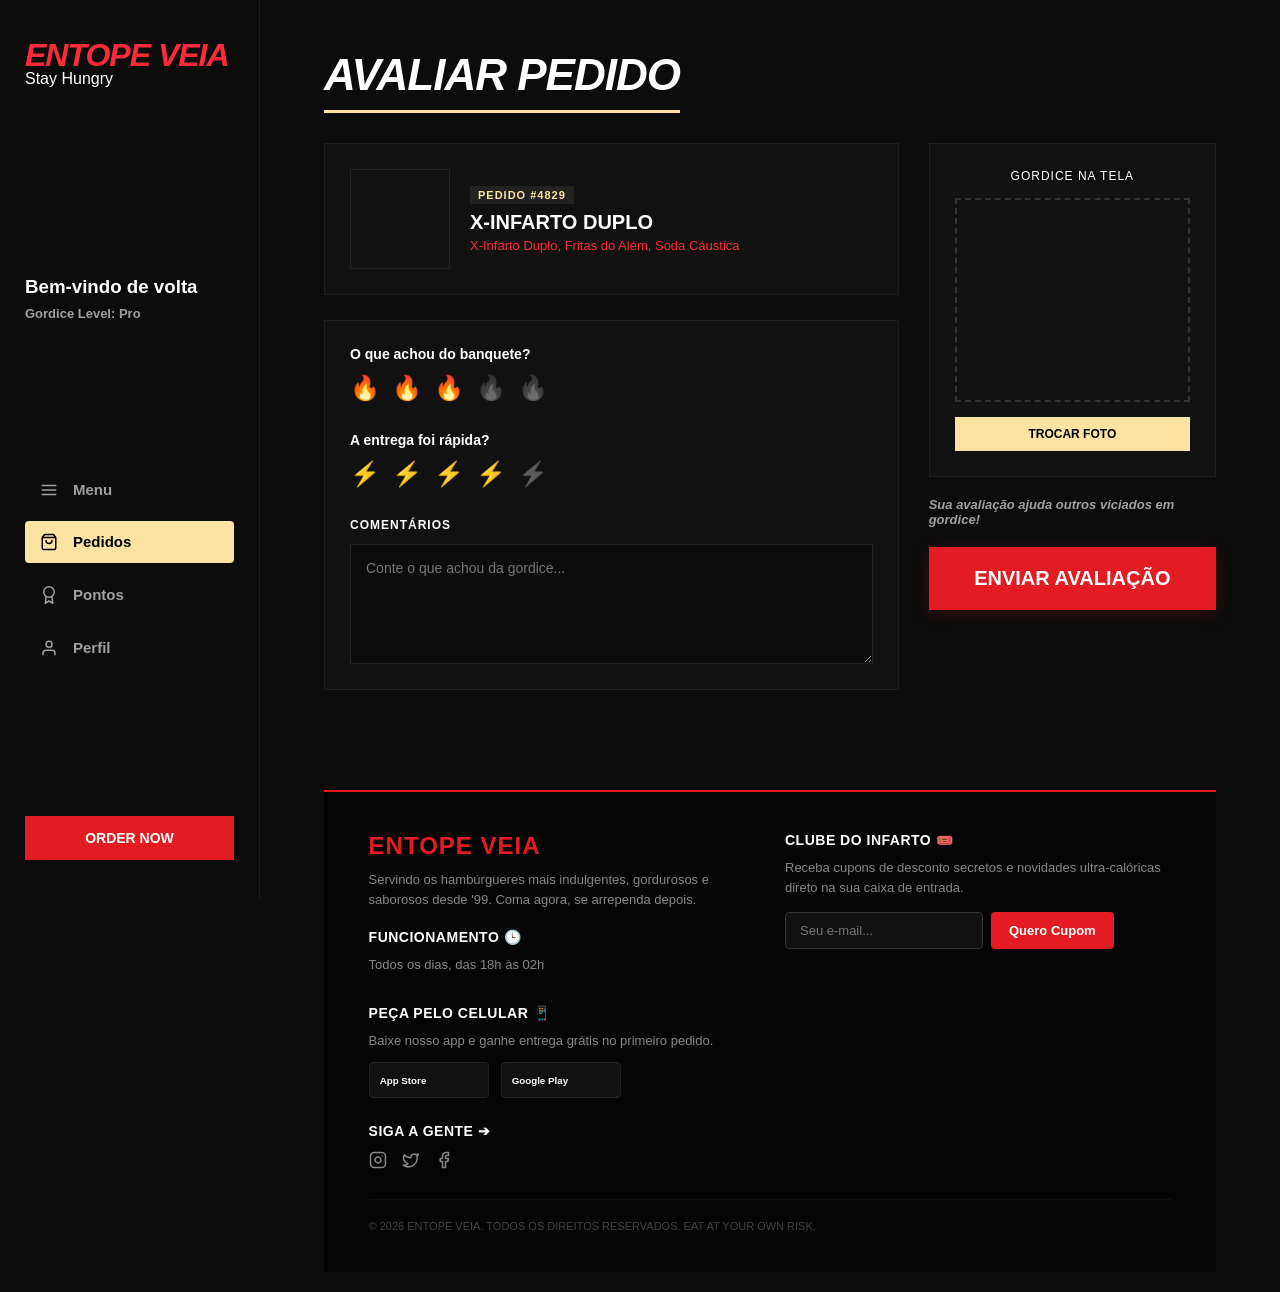
==== avaliacao.html @ 4bc7a2d8 "Feature: Personalizações Johnny" ====
<!DOCTYPE html>
<html lang="pt-BR">
<head>
    <meta charset="UTF-8">
    <meta name="viewport" content="width=device-width, initial-scale=1.0">
    <title>Entope Veia - Avaliar Pedido</title>
    <link rel="stylesheet" href="./css/avaliacao.css">
</head>
<body>

    <div class="app-container">
        
        <aside class="sidebar" id="global-sidebar" data-active-page="pedidos"></aside>

        <main class="main-content">
            
            <h2 class="page-title">AVALIAR PEDIDO</h2>

            <div class="dashboard-grid">
                
                <section class="review-form-column">
                    
                    <div class="product-summary-card">
                        <div class="product-thumb" style="background-image: url('https://images.unsplash.com/photo-1568901346375-23c9450c58cd?auto=format&fit=crop&w=300&q=80');"></div>
                        <div class="product-details">
                            <span class="order-number">PEDIDO #4829</span>
                            <h3>X-INFARTO DUPLO</h3>
                            <p class="order-items">X-Infarto Duplo, Fritas do Além, Soda Cáustica</p>
                        </div>
                    </div>

                    <div class="rating-questions-card">
                        
                        <div class="question-group">
                            <p class="question-label">O que achou do banquete?</p>
                            <div class="rating-icons">
                                <span class="icon active">🔥</span>
                                <span class="icon active">🔥</span>
                                <span class="icon active">🔥</span>
                                <span class="icon">🔥</span>
                                <span class="icon">🔥</span>
                            </div>
                        </div>

                        <div class="question-group">
                            <p class="question-label">A entrega foi rápida?</p>
                            <div class="rating-icons">
                                <span class="icon active">⚡</span>
                                <span class="icon active">⚡</span>
                                <span class="icon active">⚡</span>
                                <span class="icon active">⚡</span>
                                <span class="icon">⚡</span>
                            </div>
                        </div>

                        <div class="comment-group">
                            <label class="question-label" for="comments">COMENTÁRIOS</label>
                            <textarea id="comments" placeholder="Conte o que achou da gordice..."></textarea>
                        </div>

                    </div>

                </section>

                <section class="action-column">
                    
                    <div class="photo-upload-card">
                        <p class="upload-title">GORDICE NA TELA</p>
                        <div class="uploaded-preview-box">
                            <div class="preview-img" style="background-image: url('https://images.unsplash.com/photo-1571091718767-18b5b1457add?auto=format&fit=crop&w=400&q=80');"></div>
                        </div>
                        <button class="btn-change-photo">TROCAR FOTO</button>
                    </div>

                    <p class="helper-text">Sua avaliação ajuda outros viciados em gordice!</p>

                    <button class="btn-submit-review">ENVIAR AVALIAÇÃO</button>

                </section>

            </div>

            <footer id="global-avaliacao-footer"></footer>

        </main>

    </div>
    <script src="./js/components.js"></script>
</body>
</html>
---- css/avaliacao.css ----
/* --- Configurações Globais --- */
* {
    margin: 0;
    padding: 0;
    box-sizing: border-box;
    font-family: 'Arial Black', 'Impact', sans-serif;
}

body {
    background-color: #0c0c0c;
    color: #ffffff;
    overflow-x: hidden;
}

a {
    color: inherit;
    text-decoration: none;
}

/* Layout Principal em Duas Colunas (Sidebar + Conteúdo) */
.app-container {
    display: flex;
    min-height: 100vh;
}

/* --- SIDEBAR LATERAL --- */
.sidebar {
    width: 260px;
    background-color: #0c0c0c;
    border-right: 1px solid #1a1a1a;
    padding: 40px 25px;
    display: flex;
    flex-direction: column;
    justify-content: space-between;
    position: fixed;
    height: 100vh;
}

.brand-section {
    margin-bottom: 40px;
}

.logo-title {
    color: #ff2a3a;
    font-size: 32px;
    line-height: 0.95;
    font-style: italic;
    letter-spacing: -1px;
}

.user-level {
    font-family: 'Arial', sans-serif;
    font-size: 13px;
    color: #a0a0a0;
    margin-top: 8px;
    font-weight: bold;
}

.sidebar-menu ul {
    list-style: none;
    display: flex;
    flex-direction: column;
    gap: 10px;
}

.sidebar-menu ul li a {
    display: flex;
    align-items: center;
    gap: 15px;
    padding: 12px 15px;
    font-family: 'Arial', sans-serif;
    font-size: 15px;
    font-weight: bold;
    color: #a0a0a0;
    border-radius: 4px;
    transition: 0.2s;
}

.sidebar-menu ul li a span {
    font-size: 16px;
}

.sidebar-menu ul li.active a {
    background-color: #fce3a1;
    color: #000;
}

.sidebar-menu ul li a:hover:not(.active a) {
    color: #fff;
    background-color: #111;
}

.sidebar-footer {
    display: flex;
    flex-direction: column;
    gap: 20px;
}

.btn-order-now {
    background-color: #e31b23;
    color: #fff;
    border: none;
    padding: 14px;
    font-size: 14px;
    font-weight: bold;
    cursor: pointer;
    transition: 0.2s;
}

.btn-order-now:hover {
    background-color: #b31218;
}

.logout-link {
    font-family: 'Arial', sans-serif;
    font-size: 14px;
    color: #a0a0a0;
    font-weight: bold;
    display: flex;
    align-items: center;
    gap: 10px;
}

/* --- CONTEÚDO PRINCIPAL --- */
.main-content {
    margin-left: 260px; /* Alinha ao lado da barra fixa */
    flex-grow: 1;
    padding: 50px 5% 20px 5%;
    display: flex;
    flex-direction: column;
}

.page-title {
    font-size: 44px;
    font-style: italic;
    letter-spacing: -1px;
    margin-bottom: 30px;
    border-bottom: 3px solid #fce3a1;
    padding-bottom: 10px;
    width: fit-content;
}

/* Grid do Painel de Avaliação */
.dashboard-grid {
    display: flex;
    gap: 30px;
    margin-bottom: 60px;
}

.review-form-column {
    flex: 2;
    display: flex;
    flex-direction: column;
    gap: 25px;
}

.action-column {
    flex: 1;
    display: flex;
    flex-direction: column;
    gap: 20px;
}

/* --- CARDS DE CONTEÚDO --- */
.product-summary-card, 
.rating-questions-card, 
.photo-upload-card {
    background-color: #111111;
    border: 1px solid #1e1e1e;
    padding: 25px;
}

/* Resumo do Produto */
.product-summary-card {
    display: flex;
    gap: 20px;
    align-items: center;
}

.product-thumb {
    width: 100px;
    height: 100px;
    background-size: cover;
    background-position: center;
    border: 1px solid #222;
}

.order-number {
    background-color: #222;
    font-family: 'Arial', sans-serif;
    font-size: 11px;
    font-weight: bold;
    padding: 3px 8px;
    color: #fce3a1;
    letter-spacing: 1px;
}

.product-details h3 {
    font-size: 20px;
    margin: 8px 0 4px 0;
}

.order-items {
    font-family: 'Arial', sans-serif;
    font-size: 13px;
    color: #ff2a3a;
}

/* Blocos de Questões */
.question-group {
    margin-bottom: 30px;
}

.question-label {
    font-family: 'Arial', sans-serif;
    font-size: 14px;
    font-weight: bold;
    color: #fff;
    margin-bottom: 12px;
}

.rating-icons {
    display: flex;
    gap: 12px;
}

.rating-icons .icon {
    font-size: 24px;
    cursor: pointer;
    filter: grayscale(100%) opacity(40%);
}

.rating-icons .icon.active {
    filter: none;
}

/* Caixa de Comentários */
.comment-group {
    display: flex;
    flex-direction: column;
}

.comment-group label {
    font-size: 12px;
    letter-spacing: 1px;
}

textarea {
    background-color: #0c0c0c;
    border: 1px solid #222;
    padding: 15px;
    color: #fff;
    font-family: 'Arial', sans-serif;
    font-size: 14px;
    min-height: 120px;
    resize: vertical;
}

textarea:focus {
    outline: 1px solid #fce3a1;
}

/* Seção Upload Foto */
.photo-upload-card {
    display: flex;
    flex-direction: column;
    align-items: center;
    text-align: center;
}

.upload-title {
    font-size: 12px;
    letter-spacing: 1px;
    margin-bottom: 15px;
}

.uploaded-preview-box {
    width: 100%;
    border: 2px dashed #333;
    padding: 10px;
    margin-bottom: 15px;
}

.preview-img {
    width: 100%;
    height: 180px;
    background-size: cover;
    background-position: center;
}

.btn-change-photo {
    background-color: #fce3a1;
    color: #000;
    border: none;
    padding: 10px 20px;
    font-size: 12px;
    font-weight: bold;
    cursor: pointer;
    width: 100%;
}

.helper-text {
    font-family: 'Arial', sans-serif;
    font-style: italic;
    font-size: 13px;
    color: #a0a0a0;
    font-weight: bold;
}

/* Botão de Envio de Avaliação */
.btn-submit-review {
    background-color: #e31b23;
    color: #fff;
    border: none;
    padding: 20px;
    font-size: 20px;
    font-weight: bold;
    cursor: pointer;
    box-shadow: 0 4px 15px rgba(227, 27, 35, 0.2);
    transition: 0.2s;
}

.btn-submit-review:hover {
    background-color: #b31218;
    transform: translateY(-2px);
}

/* --- RODAPÉ --- */
footer {
    margin-top: auto;
    border-top: 1px solid #1a1a1a;
    padding-top: 30px;
    display: flex;
    justify-content: space-between;
    align-items: center;
}

footer .footer-left h3 {
    font-size: 14px;
    color: #fff;
    margin-bottom: 5px;
}

footer .footer-left p {
    font-family: 'Arial', sans-serif;
    font-size: 11px;
    color: #555;
}

footer .footer-right {
    display: flex;
    gap: 20px;
}

footer .footer-right a {
    font-family: 'Arial', sans-serif;
    font-size: 11px;
    color: #888;
    font-weight: bold;
}

footer .footer-right a:hover {
    color: #fff;
}

/* --- RESPONSIVIDADE --- */
@media (max-width: 960px) {
    .dashboard-grid { flex-direction: column; }
    .sidebar { width: 80px; padding: 20px 10px; align-items: center; }
    .logo-title, .user-level, .sidebar-menu a text, .btn-order-now { display: none; }
    .main-content { margin-left: 80px; }
}
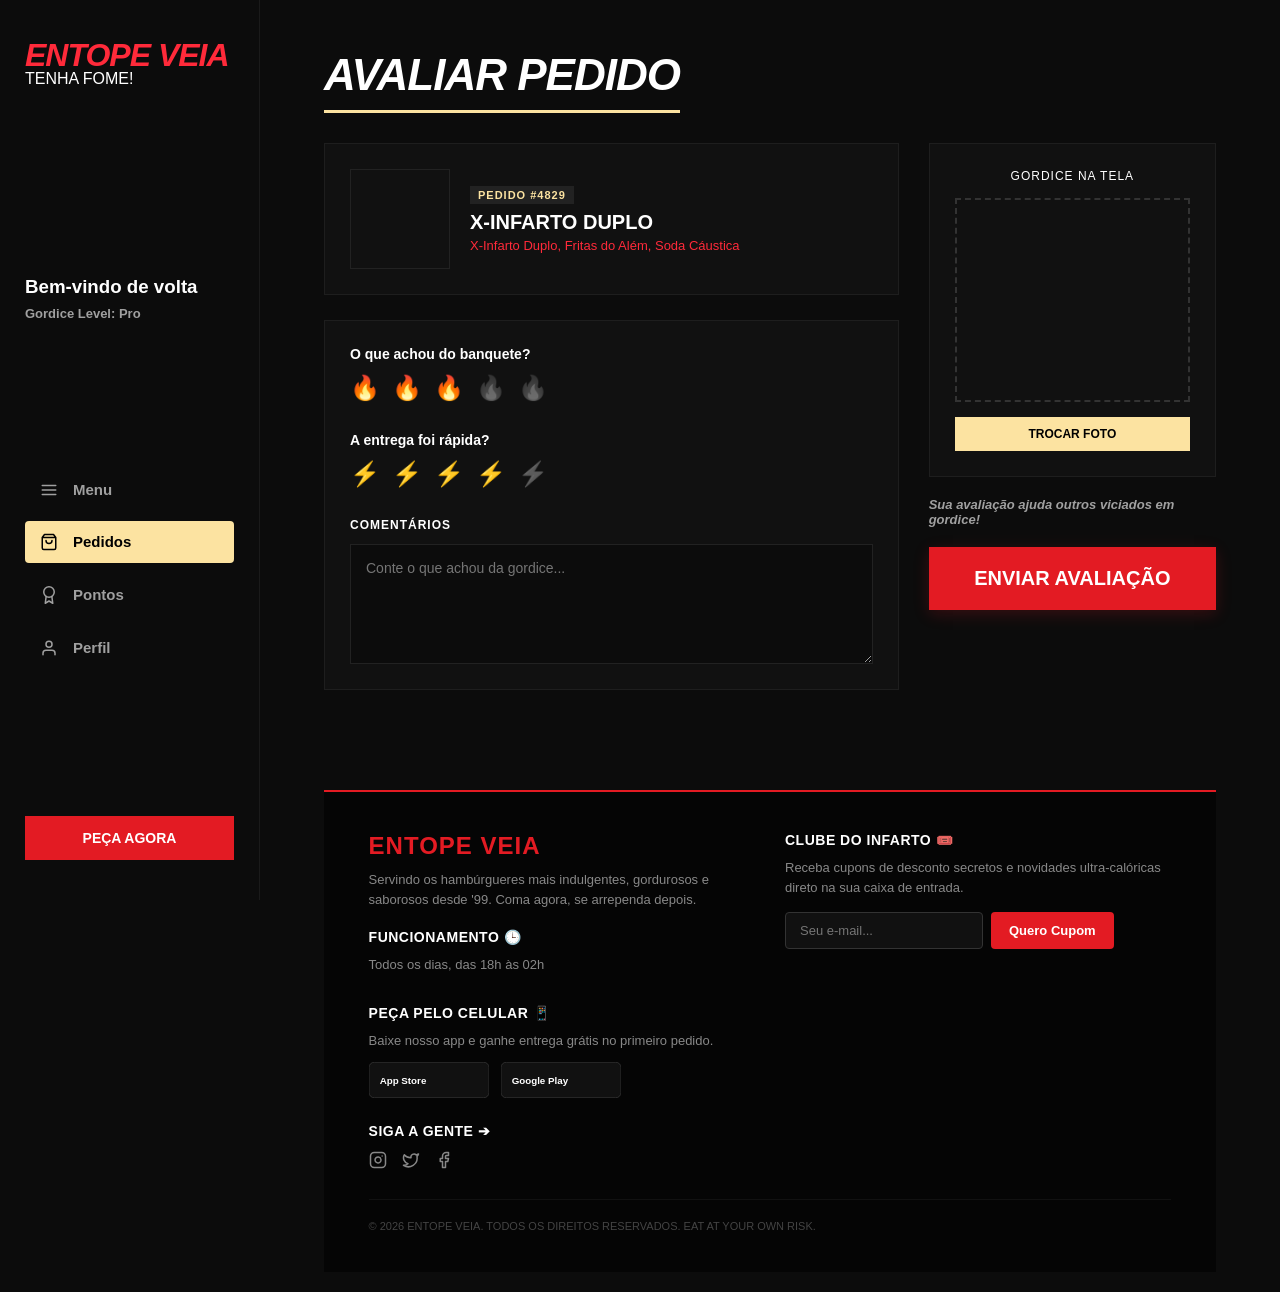
==== commit adb650ca: "Feat: Alterações realizadas em aula" ====
--- a/avaliacao.html
+++ b/avaliacao.html
@@ -4,7 +4,7 @@
     <meta charset="UTF-8">
     <meta name="viewport" content="width=device-width, initial-scale=1.0">
     <title>Entope Veia - Avaliar Pedido</title>
-    <link rel="stylesheet" href="./css/avaliacao.css">
+    <link rel="stylesheet" href="resources/css/avaliacao.css">
 </head>
 <body>
 
@@ -85,6 +85,6 @@
         </main>
 
     </div>
-    <script src="./js/components.js"></script>
+    <script src="resources/js/components.js"></script>
 </body>
 </html>
--- a/resources/css/avaliacao.css
+++ b/resources/css/avaliacao.css
@@ -0,0 +1,372 @@
+/* --- Configurações Globais --- */
+* {
+    margin: 0;
+    padding: 0;
+    box-sizing: border-box;
+    font-family: 'Arial Black', 'Impact', sans-serif;
+}
+
+body {
+    background-color: #0c0c0c;
+    color: #ffffff;
+    overflow-x: hidden;
+}
+
+a {
+    color: inherit;
+    text-decoration: none;
+}
+
+/* Layout Principal em Duas Colunas (Sidebar + Conteúdo) */
+.app-container {
+    display: flex;
+    min-height: 100vh;
+}
+
+/* --- SIDEBAR LATERAL --- */
+.sidebar {
+    width: 260px;
+    background-color: #0c0c0c;
+    border-right: 1px solid #1a1a1a;
+    padding: 40px 25px;
+    display: flex;
+    flex-direction: column;
+    justify-content: space-between;
+    position: fixed;
+    height: 100vh;
+}
+
+.brand-section {
+    margin-bottom: 40px;
+}
+
+.logo-title {
+    color: #ff2a3a;
+    font-size: 32px;
+    line-height: 0.95;
+    font-style: italic;
+    letter-spacing: -1px;
+}
+
+.user-level {
+    font-family: 'Arial', sans-serif;
+    font-size: 13px;
+    color: #a0a0a0;
+    margin-top: 8px;
+    font-weight: bold;
+}
+
+.sidebar-menu ul {
+    list-style: none;
+    display: flex;
+    flex-direction: column;
+    gap: 10px;
+}
+
+.sidebar-menu ul li a {
+    display: flex;
+    align-items: center;
+    gap: 15px;
+    padding: 12px 15px;
+    font-family: 'Arial', sans-serif;
+    font-size: 15px;
+    font-weight: bold;
+    color: #a0a0a0;
+    border-radius: 4px;
+    transition: 0.2s;
+}
+
+.sidebar-menu ul li a span {
+    font-size: 16px;
+}
+
+.sidebar-menu ul li.active a {
+    background-color: #fce3a1;
+    color: #000;
+}
+
+.sidebar-menu ul li a:hover:not(.active a) {
+    color: #fff;
+    background-color: #111;
+}
+
+.sidebar-footer {
+    display: flex;
+    flex-direction: column;
+    gap: 20px;
+}
+
+.btn-order-now {
+    background-color: #e31b23;
+    color: #fff;
+    border: none;
+    padding: 14px;
+    font-size: 14px;
+    font-weight: bold;
+    cursor: pointer;
+    transition: 0.2s;
+}
+
+.btn-order-now:hover {
+    background-color: #b31218;
+}
+
+.logout-link {
+    font-family: 'Arial', sans-serif;
+    font-size: 14px;
+    color: #a0a0a0;
+    font-weight: bold;
+    display: flex;
+    align-items: center;
+    gap: 10px;
+}
+
+/* --- CONTEÚDO PRINCIPAL --- */
+.main-content {
+    margin-left: 260px; /* Alinha ao lado da barra fixa */
+    flex-grow: 1;
+    padding: 50px 5% 20px 5%;
+    display: flex;
+    flex-direction: column;
+}
+
+.page-title {
+    font-size: 44px;
+    font-style: italic;
+    letter-spacing: -1px;
+    margin-bottom: 30px;
+    border-bottom: 3px solid #fce3a1;
+    padding-bottom: 10px;
+    width: fit-content;
+}
+
+/* Grid do Painel de Avaliação */
+.dashboard-grid {
+    display: flex;
+    gap: 30px;
+    margin-bottom: 60px;
+}
+
+.review-form-column {
+    flex: 2;
+    display: flex;
+    flex-direction: column;
+    gap: 25px;
+}
+
+.action-column {
+    flex: 1;
+    display: flex;
+    flex-direction: column;
+    gap: 20px;
+}
+
+/* --- CARDS DE CONTEÚDO --- */
+.product-summary-card, 
+.rating-questions-card, 
+.photo-upload-card {
+    background-color: #111111;
+    border: 1px solid #1e1e1e;
+    padding: 25px;
+}
+
+/* Resumo do Produto */
+.product-summary-card {
+    display: flex;
+    gap: 20px;
+    align-items: center;
+}
+
+.product-thumb {
+    width: 100px;
+    height: 100px;
+    background-size: cover;
+    background-position: center;
+    border: 1px solid #222;
+}
+
+.order-number {
+    background-color: #222;
+    font-family: 'Arial', sans-serif;
+    font-size: 11px;
+    font-weight: bold;
+    padding: 3px 8px;
+    color: #fce3a1;
+    letter-spacing: 1px;
+}
+
+.product-details h3 {
+    font-size: 20px;
+    margin: 8px 0 4px 0;
+}
+
+.order-items {
+    font-family: 'Arial', sans-serif;
+    font-size: 13px;
+    color: #ff2a3a;
+}
+
+/* Blocos de Questões */
+.question-group {
+    margin-bottom: 30px;
+}
+
+.question-label {
+    font-family: 'Arial', sans-serif;
+    font-size: 14px;
+    font-weight: bold;
+    color: #fff;
+    margin-bottom: 12px;
+}
+
+.rating-icons {
+    display: flex;
+    gap: 12px;
+}
+
+.rating-icons .icon {
+    font-size: 24px;
+    cursor: pointer;
+    filter: grayscale(100%) opacity(40%);
+}
+
+.rating-icons .icon.active {
+    filter: none;
+}
+
+/* Caixa de Comentários */
+.comment-group {
+    display: flex;
+    flex-direction: column;
+}
+
+.comment-group label {
+    font-size: 12px;
+    letter-spacing: 1px;
+}
+
+textarea {
+    background-color: #0c0c0c;
+    border: 1px solid #222;
+    padding: 15px;
+    color: #fff;
+    font-family: 'Arial', sans-serif;
+    font-size: 14px;
+    min-height: 120px;
+    resize: vertical;
+}
+
+textarea:focus {
+    outline: 1px solid #fce3a1;
+}
+
+/* Seção Upload Foto */
+.photo-upload-card {
+    display: flex;
+    flex-direction: column;
+    align-items: center;
+    text-align: center;
+}
+
+.upload-title {
+    font-size: 12px;
+    letter-spacing: 1px;
+    margin-bottom: 15px;
+}
+
+.uploaded-preview-box {
+    width: 100%;
+    border: 2px dashed #333;
+    padding: 10px;
+    margin-bottom: 15px;
+}
+
+.preview-img {
+    width: 100%;
+    height: 180px;
+    background-size: cover;
+    background-position: center;
+}
+
+.btn-change-photo {
+    background-color: #fce3a1;
+    color: #000;
+    border: none;
+    padding: 10px 20px;
+    font-size: 12px;
+    font-weight: bold;
+    cursor: pointer;
+    width: 100%;
+}
+
+.helper-text {
+    font-family: 'Arial', sans-serif;
+    font-style: italic;
+    font-size: 13px;
+    color: #a0a0a0;
+    font-weight: bold;
+}
+
+/* Botão de Envio de Avaliação */
+.btn-submit-review {
+    background-color: #e31b23;
+    color: #fff;
+    border: none;
+    padding: 20px;
+    font-size: 20px;
+    font-weight: bold;
+    cursor: pointer;
+    box-shadow: 0 4px 15px rgba(227, 27, 35, 0.2);
+    transition: 0.2s;
+}
+
+.btn-submit-review:hover {
+    background-color: #b31218;
+    transform: translateY(-2px);
+}
+
+/* --- RODAPÉ --- */
+footer {
+    margin-top: auto;
+    border-top: 1px solid #1a1a1a;
+    padding-top: 30px;
+    display: flex;
+    justify-content: space-between;
+    align-items: center;
+}
+
+footer .footer-left h3 {
+    font-size: 14px;
+    color: #fff;
+    margin-bottom: 5px;
+}
+
+footer .footer-left p {
+    font-family: 'Arial', sans-serif;
+    font-size: 11px;
+    color: #555;
+}
+
+footer .footer-right {
+    display: flex;
+    gap: 20px;
+}
+
+footer .footer-right a {
+    font-family: 'Arial', sans-serif;
+    font-size: 11px;
+    color: #888;
+    font-weight: bold;
+}
+
+footer .footer-right a:hover {
+    color: #fff;
+}
+
+/* --- RESPONSIVIDADE --- */
+@media (max-width: 960px) {
+    .dashboard-grid { flex-direction: column; }
+    .sidebar { width: 80px; padding: 20px 10px; align-items: center; }
+    .logo-title, .user-level, .sidebar-menu a text, .btn-order-now { display: none; }
+    .main-content { margin-left: 80px; }
+}
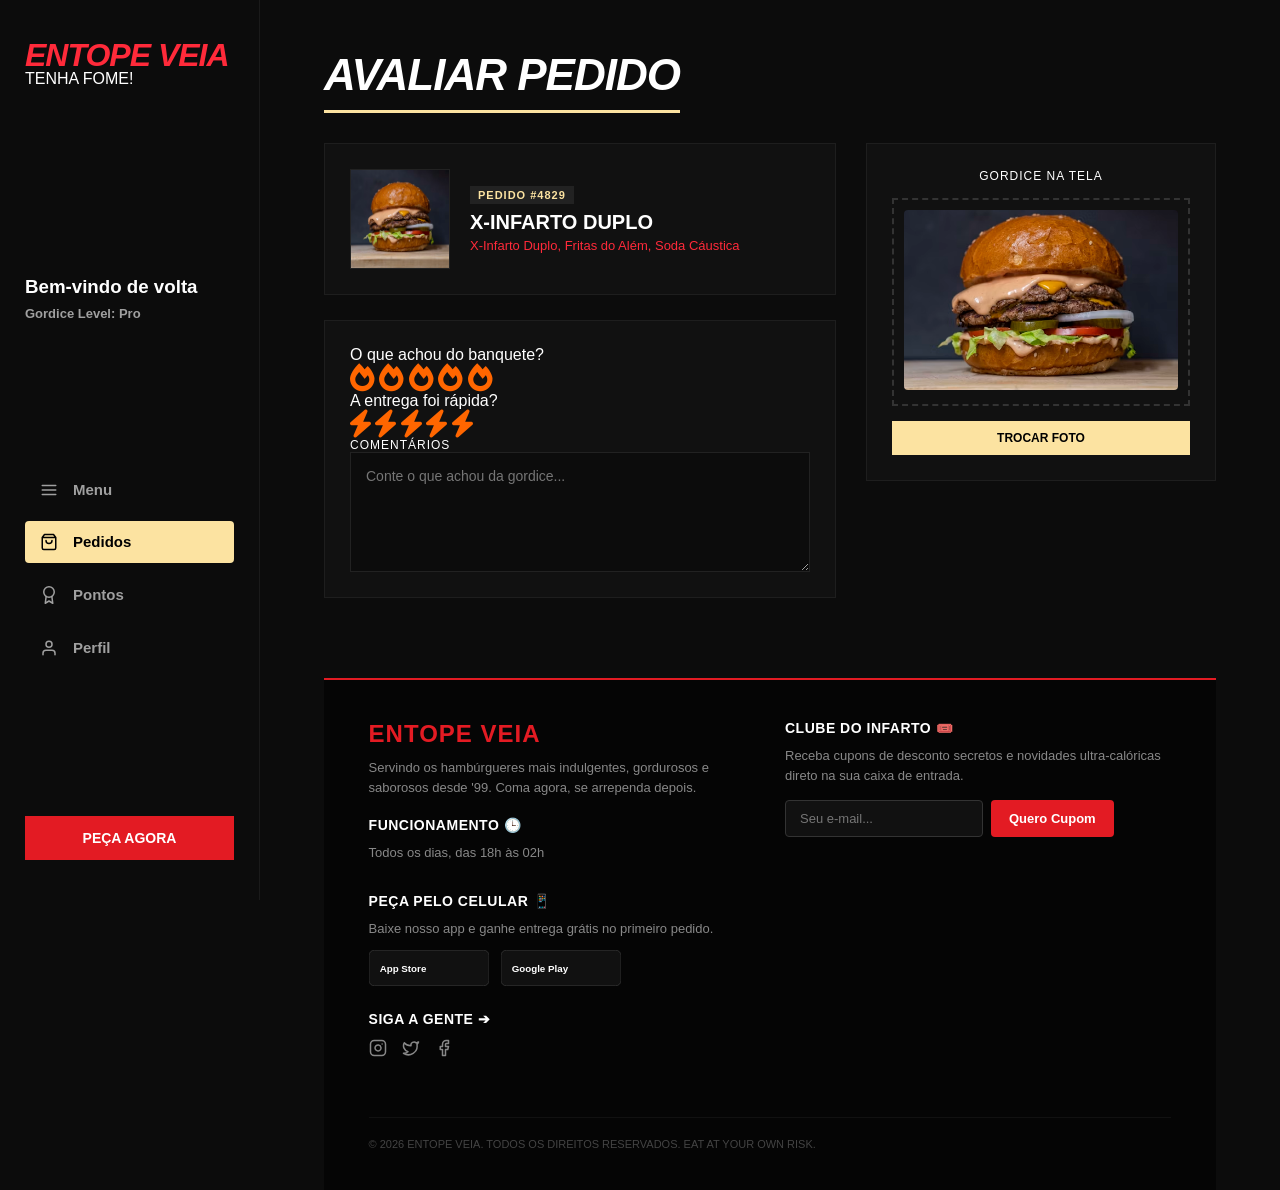
==== commit a6bd7092: "auterações link dofooter redes sociais , responsividade , pagina de avaliação com animação," ====
--- a/avaliacao.html
+++ b/avaliacao.html
@@ -5,12 +5,15 @@
     <meta name="viewport" content="width=device-width, initial-scale=1.0">
     <title>Entope Veia - Avaliar Pedido</title>
     <link rel="stylesheet" href="resources/css/avaliacao.css">
+    <!-- Link do Font Awesome (Banco de Ícones) -->
+    <link rel="stylesheet" href="https://cdnjs.cloudflare.com/ajax/libs/font-awesome/6.0.0/css/all.min.css">
 </head>
 <body>
 
     <div class="app-container">
         
         <aside class="sidebar" id="global-sidebar" data-active-page="pedidos"></aside>
+        
 
         <main class="main-content">
             
@@ -21,7 +24,14 @@
                 <section class="review-form-column">
                     
                     <div class="product-summary-card">
-                        <div class="product-thumb" style="background-image: url('https://images.unsplash.com/photo-1568901346375-23c9450c58cd?auto=format&fit=crop&w=300&q=80');"></div>
+                        <!-- Imagem convertida para a tag <img> com texto alternativo (alt) -->
+                        <img 
+                            src="resources/img/o_entupidor.jpeg" 
+                            alt="Lanche X-Infarto Duplo com hambúrguer artesanal e queijo derretido" 
+                            class="product-thumb"
+                            loading="lazy"
+                        >
+                        
                         <div class="product-details">
                             <span class="order-number">PEDIDO #4829</span>
                             <h3>X-INFARTO DUPLO</h3>
@@ -34,22 +44,22 @@
                         <div class="question-group">
                             <p class="question-label">O que achou do banquete?</p>
                             <div class="rating-icons">
-                                <span class="icon active">🔥</span>
-                                <span class="icon active">🔥</span>
-                                <span class="icon active">🔥</span>
-                                <span class="icon">🔥</span>
-                                <span class="icon">🔥</span>
+                                <i class="fa-solid fa-fire icon "></i>
+                                <i class="fa-solid fa-fire icon "></i>
+                                <i class="fa-solid fa-fire icon "></i>
+                                <i class="fa-solid fa-fire icon "></i>
+                                <i class="fa-solid fa-fire icon "></i>
                             </div>
                         </div>
 
                         <div class="question-group">
                             <p class="question-label">A entrega foi rápida?</p>
                             <div class="rating-icons">
-                                <span class="icon active">⚡</span>
-                                <span class="icon active">⚡</span>
-                                <span class="icon active">⚡</span>
-                                <span class="icon active">⚡</span>
-                                <span class="icon">⚡</span>
+                                <i class="fa-solid fa-bolt icon "></i>
+                                <i class="fa-solid fa-bolt icon "></i>
+                                <i class="fa-solid fa-bolt icon "></i>
+                                <i class="fa-solid fa-bolt icon "></i>
+                                <i class="fa-solid fa-bolt icon "></i>
                             </div>
                         </div>
 
@@ -66,15 +76,19 @@
                     
                     <div class="photo-upload-card">
                         <p class="upload-title">GORDICE NA TELA</p>
+                        
                         <div class="uploaded-preview-box">
-                            <div class="preview-img" style="background-image: url('https://images.unsplash.com/photo-1571091718767-18b5b1457add?auto=format&fit=crop&w=400&q=80');"></div>
+                            <!-- Uso da tag <img> para SEO. Substitua o 'src' pelo caminho da sua pasta -->
+                            <img 
+                                src="resources/img/o_entupidor.jpeg" 
+                                alt="Foto do lanche X-Infarto Duplo com fritas e refrigerante na bandeja" 
+                                class="preview-img"
+                                loading="lazy"
+                            >
                         </div>
-                        <button class="btn-change-photo">TROCAR FOTO</button>
-                    </div>
-
-                    <p class="helper-text">Sua avaliação ajuda outros viciados em gordice!</p>
-
-                    <button class="btn-submit-review">ENVIAR AVALIAÇÃO</button>
+    
+    <button class="btn-change-photo">TROCAR FOTO</button>
+</div>
 
                 </section>
 
--- a/resources/css/avaliacao.css
+++ b/resources/css/avaliacao.css
@@ -1,4 +1,24 @@
-/* --- Configurações Globais --- */
+/* ==========================================================================
+   ARQUIVO: resources/css/avaliacao.css
+   DESCRIÇÃO: Estilos para a página de avaliação de pedidos.
+   
+   ÍNDICE:
+   1. CONFIGURAÇÕES GLOBAIS E RESET
+   2. ESTRUTURA PRINCIPAL (Layout)
+   3. SIDEBAR (Menu Lateral)
+   4. CONTEÚDO PRINCIPAL E TÍTULO
+   5. PAINEL DE AVALIAÇÃO (Grid Principal)
+   6. CARDS (Produto e Upload)
+   7. SISTEMA DE AVALIAÇÃO (Ícones, Banco de Ícones e Animações)
+   8. CAIXA DE COMENTÁRIOS E BOTÕES
+   9. RODAPÉ
+   10. RESPONSIVIDADE (Media Queries)
+   ========================================================================== */
+
+
+/* ==========================================================================
+   1. CONFIGURAÇÕES GLOBAIS E RESET
+   ========================================================================== */
 * {
     margin: 0;
     padding: 0;
@@ -17,13 +37,19 @@
     text-decoration: none;
 }
 
-/* Layout Principal em Duas Colunas (Sidebar + Conteúdo) */
+
+/* ==========================================================================
+   2. ESTRUTURA PRINCIPAL (Layout)
+   ========================================================================== */
 .app-container {
     display: flex;
     min-height: 100vh;
 }
 
-/* --- SIDEBAR LATERAL --- */
+
+/* ==========================================================================
+   3. SIDEBAR (Menu Lateral)
+   ========================================================================== */
 .sidebar {
     width: 260px;
     background-color: #0c0c0c;
@@ -36,94 +62,31 @@
     height: 100vh;
 }
 
-.brand-section {
-    margin-bottom: 40px;
-}
-
-.logo-title {
-    color: #ff2a3a;
-    font-size: 32px;
-    line-height: 0.95;
-    font-style: italic;
-    letter-spacing: -1px;
-}
-
-.user-level {
-    font-family: 'Arial', sans-serif;
-    font-size: 13px;
-    color: #a0a0a0;
-    margin-top: 8px;
-    font-weight: bold;
-}
-
-.sidebar-menu ul {
-    list-style: none;
-    display: flex;
-    flex-direction: column;
-    gap: 10px;
-}
-
-.sidebar-menu ul li a {
-    display: flex;
-    align-items: center;
-    gap: 15px;
-    padding: 12px 15px;
-    font-family: 'Arial', sans-serif;
-    font-size: 15px;
-    font-weight: bold;
-    color: #a0a0a0;
-    border-radius: 4px;
-    transition: 0.2s;
-}
-
-.sidebar-menu ul li a span {
-    font-size: 16px;
-}
-
-.sidebar-menu ul li.active a {
-    background-color: #fce3a1;
-    color: #000;
-}
-
-.sidebar-menu ul li a:hover:not(.active a) {
-    color: #fff;
-    background-color: #111;
-}
-
-.sidebar-footer {
-    display: flex;
-    flex-direction: column;
-    gap: 20px;
-}
-
-.btn-order-now {
-    background-color: #e31b23;
-    color: #fff;
-    border: none;
-    padding: 14px;
-    font-size: 14px;
-    font-weight: bold;
-    cursor: pointer;
-    transition: 0.2s;
-}
-
-.btn-order-now:hover {
-    background-color: #b31218;
-}
-
-.logout-link {
-    font-family: 'Arial', sans-serif;
-    font-size: 14px;
-    color: #a0a0a0;
-    font-weight: bold;
-    display: flex;
-    align-items: center;
-    gap: 10px;
-}
-
-/* --- CONTEÚDO PRINCIPAL --- */
+.brand-section { margin-bottom: 40px; }
+.logo-title { color: #ff2a3a; font-size: 32px; line-height: 0.95; font-style: italic; letter-spacing: -1px; }
+.user-level { font-family: 'Arial', sans-serif; font-size: 13px; color: #a0a0a0; margin-top: 8px; font-weight: bold; }
+
+.sidebar-menu ul { list-style: none; display: flex; flex-direction: column; gap: 10px; }
+.sidebar-menu ul li a { display: flex; align-items: center; gap: 15px; padding: 12px 15px; font-family: 'Arial', sans-serif; font-size: 15px; font-weight: bold; color: #a0a0a0; border-radius: 4px; transition: 0.2s; }
+.sidebar-menu ul li a span { font-size: 16px; }
+
+/* Estados do Menu */
+.sidebar-menu ul li.active a { background-color: #fce3a1; color: #000; }
+.sidebar-menu ul li a:hover:not(.active a) { color: #fff; background-color: #111; }
+
+.sidebar-footer { display: flex; flex-direction: column; gap: 20px; }
+
+.btn-order-now { background-color: #e31b23; color: #fff; border: none; padding: 14px; font-size: 14px; font-weight: bold; cursor: pointer; transition: 0.2s; }
+.btn-order-now:hover { background-color: #b31218; }
+
+.logout-link { font-family: 'Arial', sans-serif; font-size: 14px; color: #a0a0a0; font-weight: bold; display: flex; align-items: center; gap: 10px; }
+
+
+/* ==========================================================================
+   4. CONTEÚDO PRINCIPAL E TÍTULO
+   ========================================================================== */
 .main-content {
-    margin-left: 260px; /* Alinha ao lado da barra fixa */
+    margin-left: 260px; /* Compensa a sidebar fixa */
     flex-grow: 1;
     padding: 50px 5% 20px 5%;
     display: flex;
@@ -140,28 +103,36 @@
     width: fit-content;
 }
 
-/* Grid do Painel de Avaliação */
+
+/* ==========================================================================
+   5. PAINEL DE AVALIAÇÃO (Grid Principal)
+   ========================================================================== */
 .dashboard-grid {
     display: flex;
     gap: 30px;
     margin-bottom: 60px;
 }
 
-.review-form-column {
-    flex: 2;
-    display: flex;
-    flex-direction: column;
-    gap: 25px;
-}
-
-.action-column {
-    flex: 1;
-    display: flex;
-    flex-direction: column;
-    gap: 20px;
-}
-
-/* --- CARDS DE CONTEÚDO --- */
+.review-form-column { flex: 2; display: flex; flex-direction: column; gap: 25px; }
+
+/* COLUNA DA DIREITA ATUALIZADA */
+.action-column { 
+    /* A MÁGICA DE TRAVAR: 
+       0 = Não deixe crescer 
+       0 = Não deixe encolher 
+       350px = Largura fixa exata */
+    flex: 0 0 350px; 
+    width: 350px; /* Reforço de segurança para navegadores antigos */
+    
+    display: flex; 
+    flex-direction: column; 
+    gap: 20px; 
+}
+
+/* ==========================================================================
+   6. CARDS (Produto e Upload)
+   Base visual para os blocos de informação.
+   ========================================================================== */
 .product-summary-card, 
 .rating-questions-card, 
 .photo-upload-card {
@@ -170,80 +141,58 @@
     padding: 25px;
 }
 
-/* Resumo do Produto */
-.product-summary-card {
-    display: flex;
-    gap: 20px;
-    align-items: center;
-}
-
-.product-thumb {
-    width: 100px;
-    height: 100px;
-    background-size: cover;
-    background-position: center;
-    border: 1px solid #222;
-}
-
-.order-number {
-    background-color: #222;
-    font-family: 'Arial', sans-serif;
-    font-size: 11px;
-    font-weight: bold;
-    padding: 3px 8px;
-    color: #fce3a1;
-    letter-spacing: 1px;
-}
-
-.product-details h3 {
-    font-size: 20px;
-    margin: 8px 0 4px 0;
-}
-
-.order-items {
-    font-family: 'Arial', sans-serif;
-    font-size: 13px;
-    color: #ff2a3a;
-}
-
-/* Blocos de Questões */
-.question-group {
-    margin-bottom: 30px;
-}
-
-.question-label {
-    font-family: 'Arial', sans-serif;
-    font-size: 14px;
-    font-weight: bold;
-    color: #fff;
-    margin-bottom: 12px;
-}
-
-.rating-icons {
-    display: flex;
-    gap: 12px;
-}
-
-.rating-icons .icon {
-    font-size: 24px;
-    cursor: pointer;
-    filter: grayscale(100%) opacity(40%);
-}
-
-.rating-icons .icon.active {
-    filter: none;
-}
-
-/* Caixa de Comentários */
-.comment-group {
-    display: flex;
-    flex-direction: column;
-}
-
-.comment-group label {
-    font-size: 12px;
-    letter-spacing: 1px;
-}
+/* Card: Resumo do Produto */
+.product-summary-card { display: flex; gap: 20px; align-items: center; }
+.product-thumb { width: 100px; height: 100px; background-size: cover; background-position: center; border: 1px solid #222; }
+.order-number { background-color: #222; font-family: 'Arial', sans-serif; font-size: 11px; font-weight: bold; padding: 3px 8px; color: #fce3a1; letter-spacing: 1px; }
+.product-details h3 { font-size: 20px; margin: 8px 0 4px 0; }
+.order-items { font-family: 'Arial', sans-serif; font-size: 13px; color: #ff2a3a; }
+
+/* Card: Upload de Foto */
+.photo-upload-card { display: flex; flex-direction: column; align-items: center; text-align: center; }
+.upload-title { font-size: 12px; letter-spacing: 1px; margin-bottom: 15px; }
+
+/* Caixa que segura a imagem */
+.uploaded-preview-box { 
+    width: 100%; 
+    border: 2px dashed #333; 
+    padding: 10px; 
+    margin-bottom: 15px; 
+    /* ATENÇÃO: Removemos o overflow: hidden para a imagem poder sair da caixa e crescer na tela */
+}
+
+/* Estilo da tag <img> otimizada para SEO e preparada para o Efeito Lightbox */
+.preview-img { 
+    width: 100%; 
+    height: 180px; 
+    object-fit: cover; 
+    object-position: center; 
+    border-radius: 4px;
+    cursor: zoom-in; /* Muda o cursor para uma lupa de "+" */
+    
+    position: relative; /* Necessário para controlar as camadas (z-index) */
+    z-index: 1; /* Mantém a imagem na camada normal inicialmente */
+    
+    /* Deixa a animação de crescimento bem fluida e suave */
+    transition: transform 0.4s cubic-bezier(0.25, 1, 0.5, 1), box-shadow 0.4s ease, z-index 0s; 
+}
+
+/* O EFEITO MÁGICO: Ao clicar e segurar (Active) */
+.preview-img:active {
+    transform: scale(2.5); /* Aumenta a imagem em 250% */
+    z-index: 9999; /* Joga a foto para a frente de absolutamente tudo no site */
+    
+    /* O truque do box-shadow: cria uma "sombra" gigante preta com 80% de opacidade que cobre a tela toda */
+    box-shadow: 0 0 0 100vmax rgba(0, 0, 0, 0.8), 0 20px 40px rgba(0, 0, 0, 0.6); 
+}
+
+.btn-change-photo { background-color: #fce3a1; color: #000; border: none; padding: 10px 20px; font-size: 12px; font-weight: bold; cursor: pointer; width: 100%; }
+
+/* ==========================================================================
+   8. CAIXA DE COMENTÁRIOS E BOTÕES
+   ========================================================================== */
+.comment-group { display: flex; flex-direction: column; }
+.comment-group label { font-size: 12px; letter-spacing: 1px; }
 
 textarea {
     background-color: #0c0c0c;
@@ -255,59 +204,10 @@
     min-height: 120px;
     resize: vertical;
 }
-
-textarea:focus {
-    outline: 1px solid #fce3a1;
-}
-
-/* Seção Upload Foto */
-.photo-upload-card {
-    display: flex;
-    flex-direction: column;
-    align-items: center;
-    text-align: center;
-}
-
-.upload-title {
-    font-size: 12px;
-    letter-spacing: 1px;
-    margin-bottom: 15px;
-}
-
-.uploaded-preview-box {
-    width: 100%;
-    border: 2px dashed #333;
-    padding: 10px;
-    margin-bottom: 15px;
-}
-
-.preview-img {
-    width: 100%;
-    height: 180px;
-    background-size: cover;
-    background-position: center;
-}
-
-.btn-change-photo {
-    background-color: #fce3a1;
-    color: #000;
-    border: none;
-    padding: 10px 20px;
-    font-size: 12px;
-    font-weight: bold;
-    cursor: pointer;
-    width: 100%;
-}
-
-.helper-text {
-    font-family: 'Arial', sans-serif;
-    font-style: italic;
-    font-size: 13px;
-    color: #a0a0a0;
-    font-weight: bold;
-}
-
-/* Botão de Envio de Avaliação */
+textarea:focus { outline: 1px solid #fce3a1; }
+
+.helper-text { font-family: 'Arial', sans-serif; font-style: italic; font-size: 13px; color: #a0a0a0; font-weight: bold; }
+
 .btn-submit-review {
     background-color: #e31b23;
     color: #fff;
@@ -319,13 +219,12 @@
     box-shadow: 0 4px 15px rgba(227, 27, 35, 0.2);
     transition: 0.2s;
 }
-
-.btn-submit-review:hover {
-    background-color: #b31218;
-    transform: translateY(-2px);
-}
-
-/* --- RODAPÉ --- */
+.btn-submit-review:hover { background-color: #b31218; transform: translateY(-2px); }
+
+
+/* ==========================================================================
+   9. RODAPÉ
+   ========================================================================== */
 footer {
     margin-top: auto;
     border-top: 1px solid #1a1a1a;
@@ -335,38 +234,67 @@
     align-items: center;
 }
 
-footer .footer-left h3 {
-    font-size: 14px;
-    color: #fff;
-    margin-bottom: 5px;
-}
-
-footer .footer-left p {
-    font-family: 'Arial', sans-serif;
-    font-size: 11px;
-    color: #555;
-}
-
-footer .footer-right {
-    display: flex;
-    gap: 20px;
-}
-
-footer .footer-right a {
-    font-family: 'Arial', sans-serif;
-    font-size: 11px;
-    color: #888;
-    font-weight: bold;
-}
-
-footer .footer-right a:hover {
-    color: #fff;
-}
-
-/* --- RESPONSIVIDADE --- */
+footer .footer-left h3 { font-size: 14px; color: #fff; margin-bottom: 5px; }
+footer .footer-left p { font-family: 'Arial', sans-serif; font-size: 11px; color: #555; }
+footer .footer-right { display: flex; gap: 20px; }
+footer .footer-right a { font-family: 'Arial', sans-serif; font-size: 11px; color: #888; font-weight: bold; }
+footer .footer-right a:hover { color: #fff; }
+
+/* ==========================================================================
+   10. RESPONSIVIDADE (Media Queries)
+   ========================================================================== */
 @media (max-width: 960px) {
     .dashboard-grid { flex-direction: column; }
+    
+    /* Destrava a coluna de ações para ela preencher a tela inteira quando for para baixo */
+    .action-column {
+        flex: auto;
+        width: 100%;
+    }
+    
     .sidebar { width: 80px; padding: 20px 10px; align-items: center; }
     .logo-title, .user-level, .sidebar-menu a text, .btn-order-now { display: none; }
     .main-content { margin-left: 80px; }
-}+}
+/* ==========================================================================
+   ANIMAÇÃO DE SIMULAÇÃO DE CLIQUE NAS NOTAS
+   ========================================================================== */
+
+/* 1. Estado inicial dos ícones (Visíveis, mas cinzas) */
+.rating-icons .icon {
+    font-size: 28px;
+    color: #ff6600; /* Cor quente (laranja fogo) que vai aparecer no final */
+    
+    /* Inicia totalmente cinza e com pouca opacidade */
+    filter: grayscale(100%) opacity(40%); 
+    
+    /* Configura a animação para rodar e manter o estado final (forwards) */
+    animation: simularClique 0.4s ease forwards;
+}
+
+/* 2. A animação que "acende" a cor e simula o clique */
+@keyframes simularClique {
+    0% {
+        filter: grayscale(100%) opacity(40%);
+        transform: scale(1);
+    }
+    50% {
+        transform: scale(1.3); /* Dá um pequeno "pulo" igual a um clique real */
+    }
+    100% {
+        filter: grayscale(0%) opacity(100%); /* Fica totalmente colorido e vivo */
+        transform: scale(1);
+    }
+}
+
+/* 3. A cascata: Atrasos progressivos para parecer que alguém está clicando */
+.rating-icons .icon:nth-child(1) { animation-delay: 0.4s; }
+.rating-icons .icon:nth-child(2) { animation-delay: 0.8s; }
+.rating-icons .icon:nth-child(3) { animation-delay: 1.2s; }
+.rating-icons .icon:nth-child(4) { animation-delay: 1.6s; }
+
+/* 
+  NOTA: Se quiser simular uma nota 4 (deixando o último apagado igual estava no seu HTML), 
+  basta mudar o código abaixo para: animation: none; 
+*/
+.rating-icons .icon:nth-child(5) { animation-delay: 2.0s; }
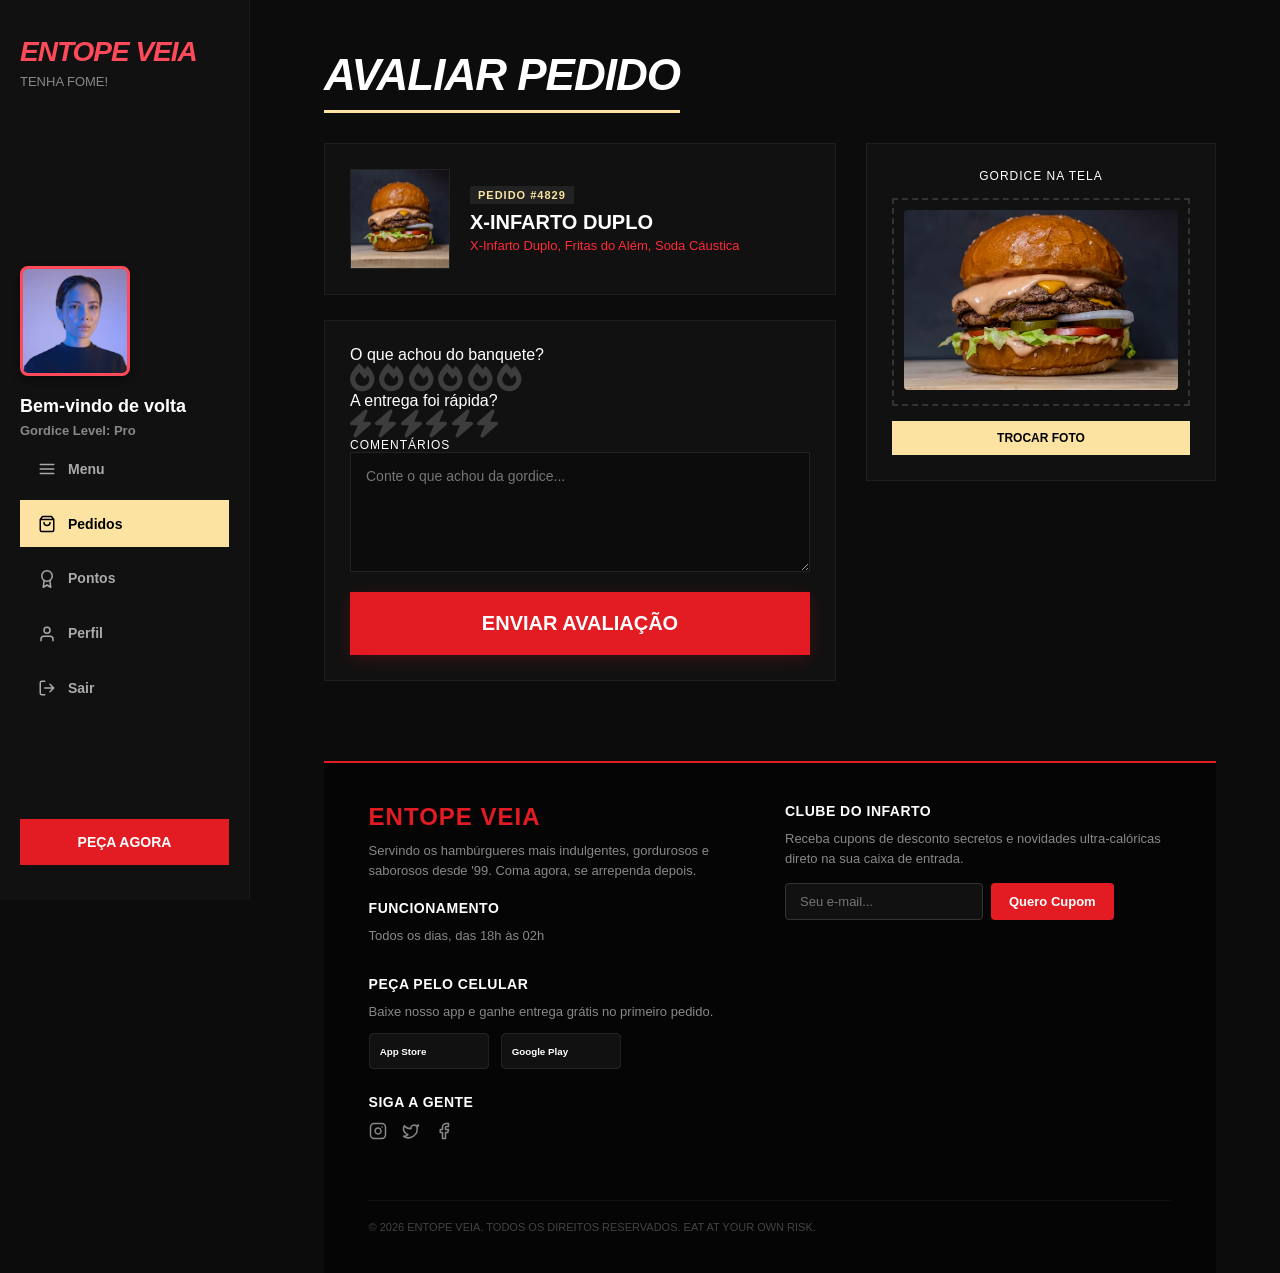
==== commit 3416699f: "Fix: Página de Avaliação corrigida" ====
--- a/avaliacao.html
+++ b/avaliacao.html
@@ -40,26 +40,28 @@
                     </div>
 
                     <div class="rating-questions-card">
-                        
-                        <div class="question-group">
+    
+                        <div class="question-group" id="rating-food">
                             <p class="question-label">O que achou do banquete?</p>
                             <div class="rating-icons">
-                                <i class="fa-solid fa-fire icon "></i>
-                                <i class="fa-solid fa-fire icon "></i>
-                                <i class="fa-solid fa-fire icon "></i>
-                                <i class="fa-solid fa-fire icon "></i>
-                                <i class="fa-solid fa-fire icon "></i>
+                                <i class="fa-solid fa-fire icon" data-value="1"></i>
+                                <i class="fa-solid fa-fire icon" data-value="2"></i>
+                                <i class="fa-solid fa-fire icon" data-value="3"></i>
+                                <i class="fa-solid fa-fire icon" data-value="4"></i>
+                                <i class="fa-solid fa-fire icon" data-value="5"></i>
+                                <i class="fa-solid fa-fire icon" data-value="6"></i>
                             </div>
                         </div>
 
-                        <div class="question-group">
+                        <div class="question-group" id="rating-delivery">
                             <p class="question-label">A entrega foi rápida?</p>
                             <div class="rating-icons">
-                                <i class="fa-solid fa-bolt icon "></i>
-                                <i class="fa-solid fa-bolt icon "></i>
-                                <i class="fa-solid fa-bolt icon "></i>
-                                <i class="fa-solid fa-bolt icon "></i>
-                                <i class="fa-solid fa-bolt icon "></i>
+                                <i class="fa-solid fa-bolt icon" data-value="1"></i>
+                                <i class="fa-solid fa-bolt icon" data-value="2"></i>
+                                <i class="fa-solid fa-bolt icon" data-value="3"></i>
+                                <i class="fa-solid fa-bolt icon" data-value="4"></i>
+                                <i class="fa-solid fa-bolt icon" data-value="5"></i>
+                                <i class="fa-solid fa-bolt icon" data-value="6"></i>
                             </div>
                         </div>
 
@@ -67,6 +69,8 @@
                             <label class="question-label" for="comments">COMENTÁRIOS</label>
                             <textarea id="comments" placeholder="Conte o que achou da gordice..."></textarea>
                         </div>
+
+                        <button class="btn-submit-review" style="margin-top: 20px; width: 100%;" onclick="submitReview()">ENVIAR AVALIAÇÃO</button>
 
                     </div>
 
@@ -100,5 +104,55 @@
 
     </div>
     <script src="resources/js/components.js"></script>
+    <script>
+    // Variáveis para guardar as notas do usuário
+    let payloadAvaliacao = {
+        notaBanquete: 0,
+        notaEntrega: 0,
+        comentario: ""
+    };
+
+    // Função universal para gerenciar os cliques nos ícones
+    function setupRatings(groupId, propriedadePayload) {
+        const group = document.getElementById(groupId);
+        const icons = group.querySelectorAll('.icon');
+
+        icons.forEach(icon => {
+            icon.addEventListener('click', function() {
+                const value = parseInt(this.getAttribute('data-value'));
+                
+                // Salva a nota no nosso objeto payload
+                payloadAvaliacao[propriedadePayload] = value;
+
+                // Atualiza a interface visualmente
+                icons.forEach(i => {
+                    const iconValue = parseInt(i.getAttribute('data-value'));
+                    if (iconValue <= value) {
+                        i.classList.add('active'); // Pinta o atual e os anteriores
+                    } else {
+                        i.classList.remove('active'); // Despinta os próximos
+                    }
+                });
+            });
+        });
+    }
+
+    // Inicializa as interações nas duas perguntas
+    setupRatings('rating-food', 'notaBanquete');
+    setupRatings('rating-delivery', 'notaEntrega');
+
+    // Função de disparo do botão
+    function submitReview() {
+        // Captura o comentário no momento do clique
+        payloadAvaliacao.comentario = document.getElementById('comments').value;
+
+        // Validação básica
+        if (payloadAvaliacao.notaBanquete === 0 || payloadAvaliacao.notaEntrega === 0) {
+            alert("Ei! Por favor, dê uma nota para o banquete e para a entrega antes de enviar.");
+            return;
+        }
+  
+    }
+</script>
 </body>
 </html>
--- a/resources/css/avaliacao.css
+++ b/resources/css/avaliacao.css
@@ -251,50 +251,26 @@
         flex: auto;
         width: 100%;
     }
-    
-    .sidebar { width: 80px; padding: 20px 10px; align-items: center; }
-    .logo-title, .user-level, .sidebar-menu a text, .btn-order-now { display: none; }
-    .main-content { margin-left: 80px; }
-}
+}
+
 /* ==========================================================================
    ANIMAÇÃO DE SIMULAÇÃO DE CLIQUE NAS NOTAS
    ========================================================================== */
 
-/* 1. Estado inicial dos ícones (Visíveis, mas cinzas) */
 .rating-icons .icon {
     font-size: 28px;
-    color: #ff6600; /* Cor quente (laranja fogo) que vai aparecer no final */
-    
-    /* Inicia totalmente cinza e com pouca opacidade */
+    color: #ff6600; /* Cor quente base */
     filter: grayscale(100%) opacity(40%); 
-    
-    /* Configura a animação para rodar e manter o estado final (forwards) */
-    animation: simularClique 0.4s ease forwards;
-}
-
-/* 2. A animação que "acende" a cor e simula o clique */
-@keyframes simularClique {
-    0% {
-        filter: grayscale(100%) opacity(40%);
-        transform: scale(1);
-    }
-    50% {
-        transform: scale(1.3); /* Dá um pequeno "pulo" igual a um clique real */
-    }
-    100% {
-        filter: grayscale(0%) opacity(100%); /* Fica totalmente colorido e vivo */
-        transform: scale(1);
-    }
-}
-
-/* 3. A cascata: Atrasos progressivos para parecer que alguém está clicando */
-.rating-icons .icon:nth-child(1) { animation-delay: 0.4s; }
-.rating-icons .icon:nth-child(2) { animation-delay: 0.8s; }
-.rating-icons .icon:nth-child(3) { animation-delay: 1.2s; }
-.rating-icons .icon:nth-child(4) { animation-delay: 1.6s; }
-
-/* 
-  NOTA: Se quiser simular uma nota 4 (deixando o último apagado igual estava no seu HTML), 
-  basta mudar o código abaixo para: animation: none; 
-*/
-.rating-icons .icon:nth-child(5) { animation-delay: 2.0s; }+    cursor: pointer;
+    transition: all 0.2s ease;
+}
+
+/* Efeito ao passar o mouse */
+.rating-icons .icon:hover {
+    transform: scale(1.2);
+}
+
+/* Classe ativada via JavaScript quando selecionado ou anterior ao selecionado */
+.rating-icons .icon.active {
+    filter: grayscale(0%) opacity(100%);
+    transform: scale(1); /* Reseta o pulo do hover */
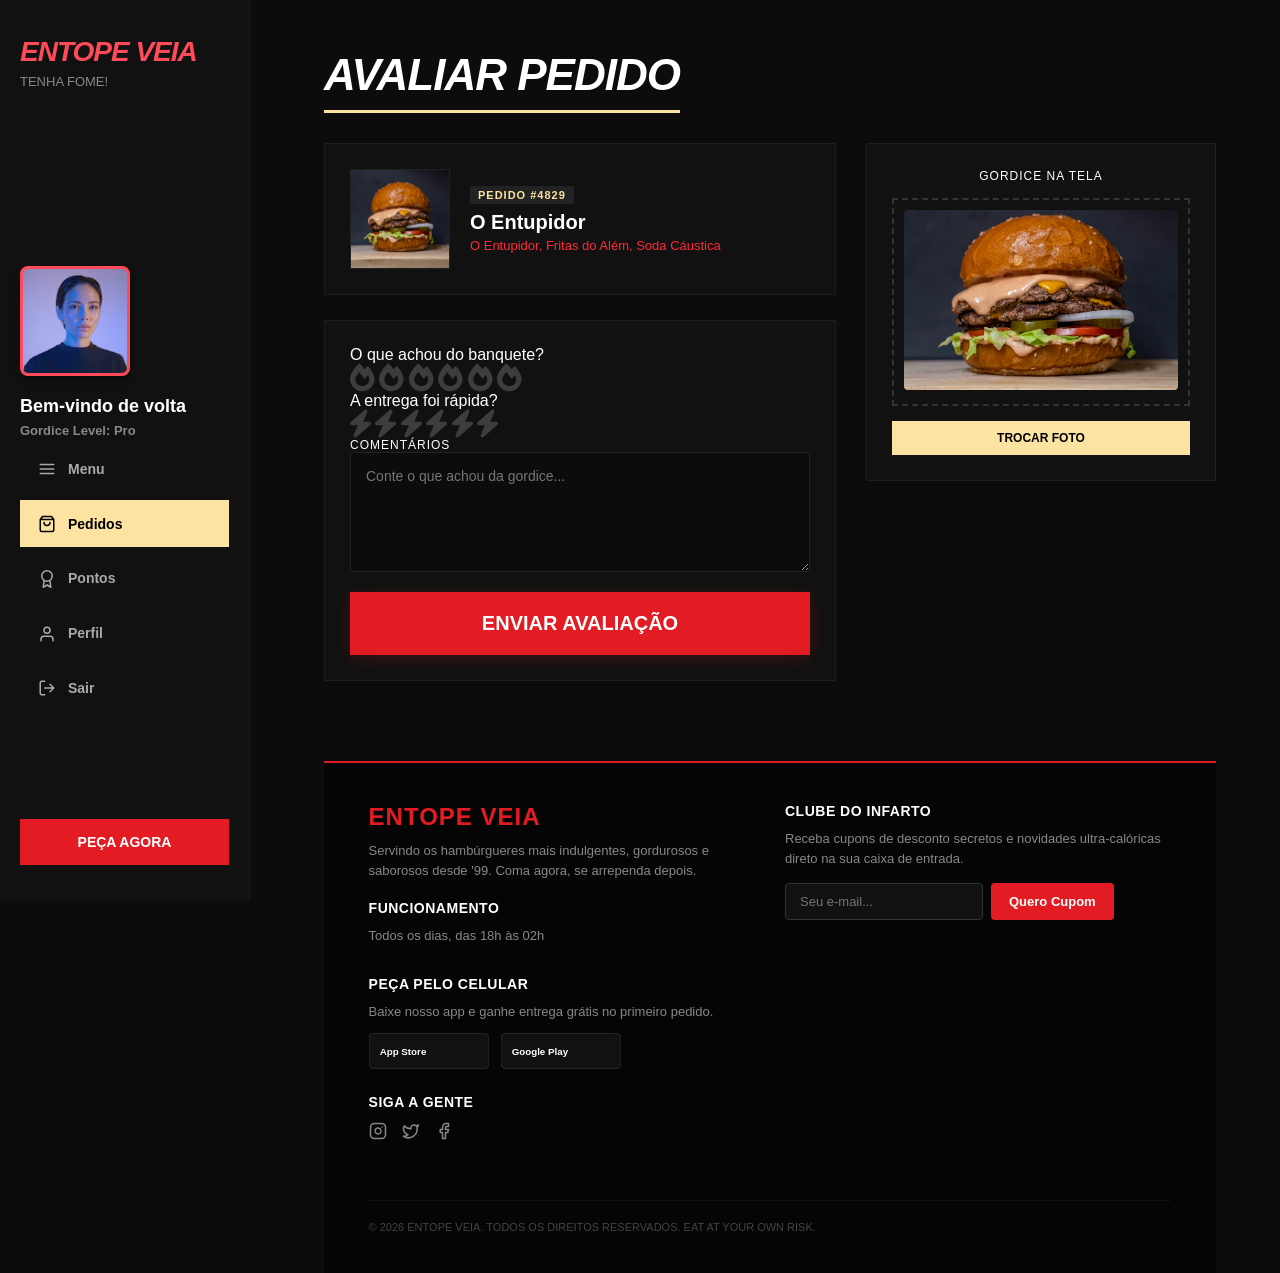
==== commit addb88c4: "Cód. Completo" ====
--- a/avaliacao.html
+++ b/avaliacao.html
@@ -34,8 +34,8 @@
                         
                         <div class="product-details">
                             <span class="order-number">PEDIDO #4829</span>
-                            <h3>X-INFARTO DUPLO</h3>
-                            <p class="order-items">X-Infarto Duplo, Fritas do Além, Soda Cáustica</p>
+                            <h3>O Entupidor</h3>
+                            <p class="order-items">O Entupidor, Fritas do Além, Soda Cáustica</p>
                         </div>
                     </div>
 
